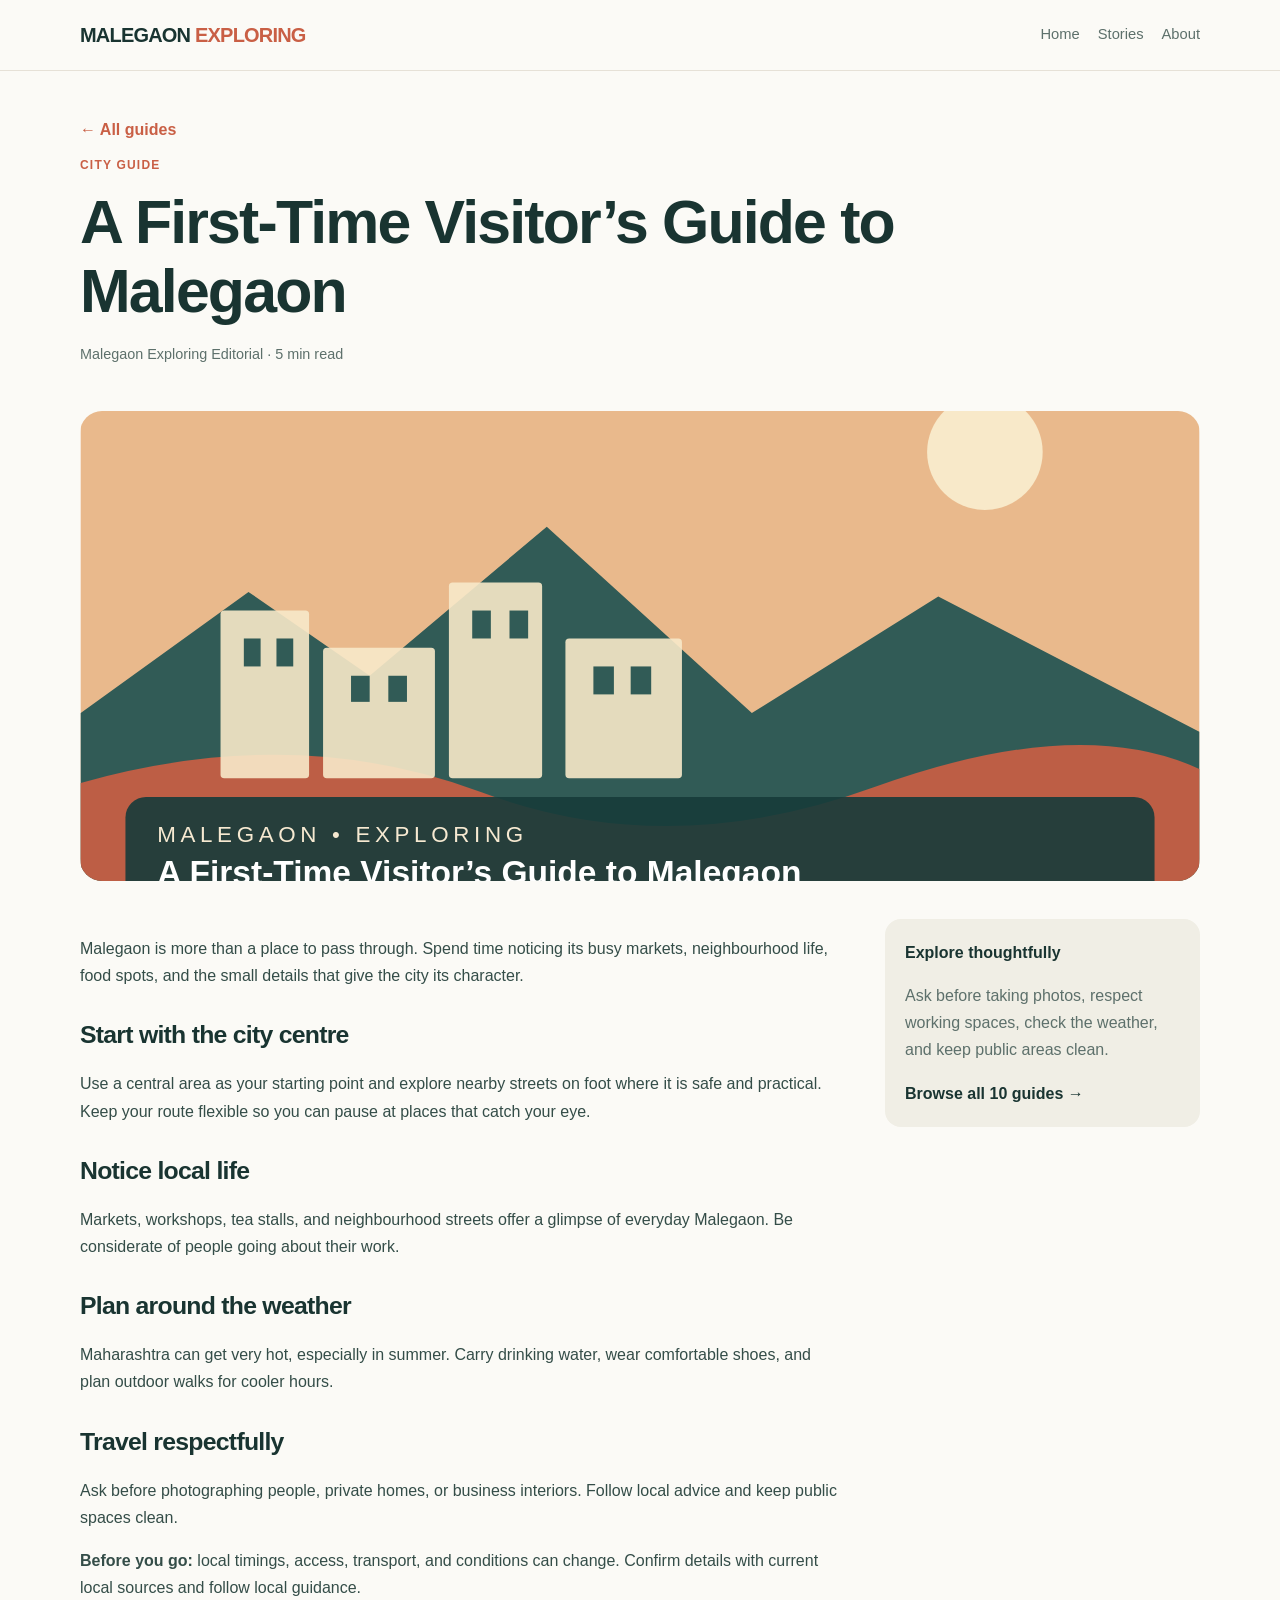
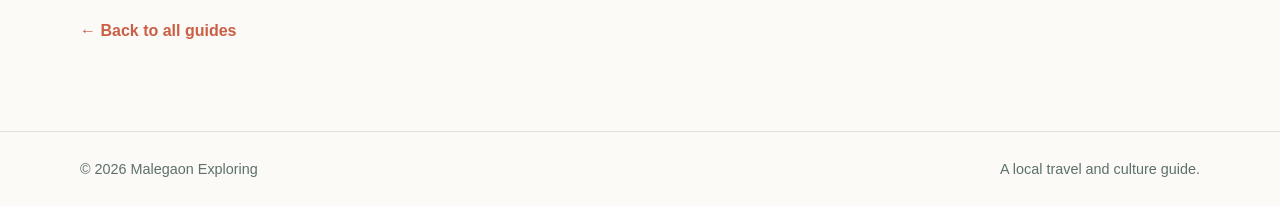
==== post-1.html @ 41c383dc "Add files via upload" ====
<!doctype html><html lang="en"><head><meta charset="utf-8"><meta name="viewport" content="width=device-width,initial-scale=1"><title>A First-Time Visitor’s Guide to Malegaon | Malegaon Exploring</title><meta name="description" content="Get to know Malegaon, Maharashtra, with practical ideas for exploring its streets, local culture, food, and everyday life."><link rel="canonical" href="https://YOUR-SITE.vercel.app/post-1.html"><link rel="stylesheet" href="style.css"><meta property="og:type" content="article"><meta property="og:title" content="A First-Time Visitor’s Guide to Malegaon"><meta property="og:description" content="Get to know Malegaon, Maharashtra, with practical ideas for exploring its streets, local culture, food, and everyday life."><meta property="og:image" content="https://YOUR-SITE.vercel.app/post-1.svg"></head><body><header class="top"><div class="wrap nav"><a class="brand" href="index.html">MALEGAON <span>EXPLORING</span></a><nav class="links"><a href="index.html">Home</a><a href="index.html#stories">Stories</a><a href="index.html#about">About</a></nav></div></header><main class="wrap"><header class="articlehead"><a class="back" href="index.html">← All guides</a><p class="category">City Guide</p><h1>A First-Time Visitor’s Guide to Malegaon</h1><p class="meta">Malegaon Exploring Editorial · 5 min read</p></header><img class="feature" src="post-1.svg" alt="A First-Time Visitor’s Guide to Malegaon" width="1200" height="675"><div class="articlegrid"><article class="content"><p>Malegaon is more than a place to pass through. Spend time noticing its busy markets, neighbourhood life, food spots, and the small details that give the city its character.</p><h2>Start with the city centre</h2><p>Use a central area as your starting point and explore nearby streets on foot where it is safe and practical. Keep your route flexible so you can pause at places that catch your eye.</p><h2>Notice local life</h2><p>Markets, workshops, tea stalls, and neighbourhood streets offer a glimpse of everyday Malegaon. Be considerate of people going about their work.</p><h2>Plan around the weather</h2><p>Maharashtra can get very hot, especially in summer. Carry drinking water, wear comfortable shoes, and plan outdoor walks for cooler hours.</p><h2>Travel respectfully</h2><p>Ask before photographing people, private homes, or business interiors. Follow local advice and keep public spaces clean.</p><p><strong>Before you go:</strong> local timings, access, transport, and conditions can change. Confirm details with current local sources and follow local guidance.</p><p><a class="back" href="index.html">← Back to all guides</a></p></article><aside class="aside"><strong>Explore thoughtfully</strong><p class="muted">Ask before taking photos, respect working spaces, check the weather, and keep public areas clean.</p><a class="read" href="index.html#stories">Browse all 10 guides →</a></aside></div></main><footer class="footer" id="about"><div class="wrap footerin"><span>© 2026 Malegaon Exploring</span><span>A local travel and culture guide.</span></div></footer></body></html>
---- style.css ----
*{box-sizing:border-box}body{margin:0;background:#fbfaf6;color:#193431;font:16px/1.7 Arial,Helvetica,sans-serif}a{color:inherit}.wrap{width:min(1120px,calc(100% - 32px));margin:auto}.top{border-bottom:1px solid #e6e1d7}.nav{padding:18px 0;display:flex;justify-content:space-between;gap:16px;align-items:center}.brand{font-weight:900;font-size:1.25rem;text-decoration:none;letter-spacing:-.04em}.brand span{color:#c95f45}.links{display:flex;gap:18px;flex-wrap:wrap}.links a{text-decoration:none;color:#5d706b;font-size:.92rem}.hero{padding:60px 0 40px;display:grid;grid-template-columns:1fr 1fr;gap:36px;align-items:center}.eyebrow{text-transform:uppercase;letter-spacing:.14em;color:#c95f45;font-weight:bold;font-size:.76rem}h1,h2,h3{line-height:1.15;letter-spacing:-.03em}h1{font-size:clamp(2.3rem,5vw,4.2rem);margin:12px 0}h2{font-size:clamp(1.6rem,3vw,2.2rem)}.hero p,.muted{color:#5d706b}.hero img{width:100%;border-radius:24px}.button{display:inline-block;padding:12px 20px;background:#193431;color:#fff;text-decoration:none;border-radius:99px;font-weight:bold;margin-top:12px}.sectionhead{margin:25px 0;display:flex;justify-content:space-between;align-items:end;gap:20px}.grid{display:grid;grid-template-columns:repeat(3,minmax(0,1fr));gap:22px;padding-bottom:70px}.card{background:white;border:1px solid #e6e1d7;border-radius:18px;overflow:hidden}.card img{width:100%;aspect-ratio:16/9;object-fit:cover}.cardbody{padding:18px}.category{font-size:.75rem;text-transform:uppercase;letter-spacing:.1em;color:#c95f45;font-weight:bold}.card h2{font-size:1.3rem;margin:8px 0}.card h2 a{text-decoration:none}.card p{color:#5d706b}.read{font-weight:bold;text-decoration:none}.articlehead{padding:45px 0 20px;max-width:850px}.articlehead h1{font-size:clamp(2.2rem,5vw,3.8rem)}.meta{color:#5d706b;font-size:.9rem}.feature{width:100%;max-height:470px;object-fit:cover;border-radius:22px;margin:10px 0 30px}.articlegrid{display:grid;grid-template-columns:minmax(0,760px) 1fr;gap:45px;padding-bottom:70px}.content h2{font-size:1.55rem;margin-top:32px}.content p{color:#344d48}.aside{background:#f0eee5;border-radius:16px;padding:20px;align-self:start}.footer{border-top:1px solid #e6e1d7;padding:25px 0;color:#5d706b;font-size:.9rem}.footerin{display:flex;justify-content:space-between;gap:12px;flex-wrap:wrap}.back{color:#c95f45;text-decoration:none;font-weight:bold}@media(max-width:800px){.hero{grid-template-columns:1fr;padding-top:38px}.grid{grid-template-columns:repeat(2,minmax(0,1fr))}.articlegrid{grid-template-columns:1fr}.aside{order:-1}}@media(max-width:540px){.nav{align-items:flex-start;flex-direction:column}.grid{grid-template-columns:1fr}.wrap{width:calc(100% - 26px)}.hero{gap:22px}}
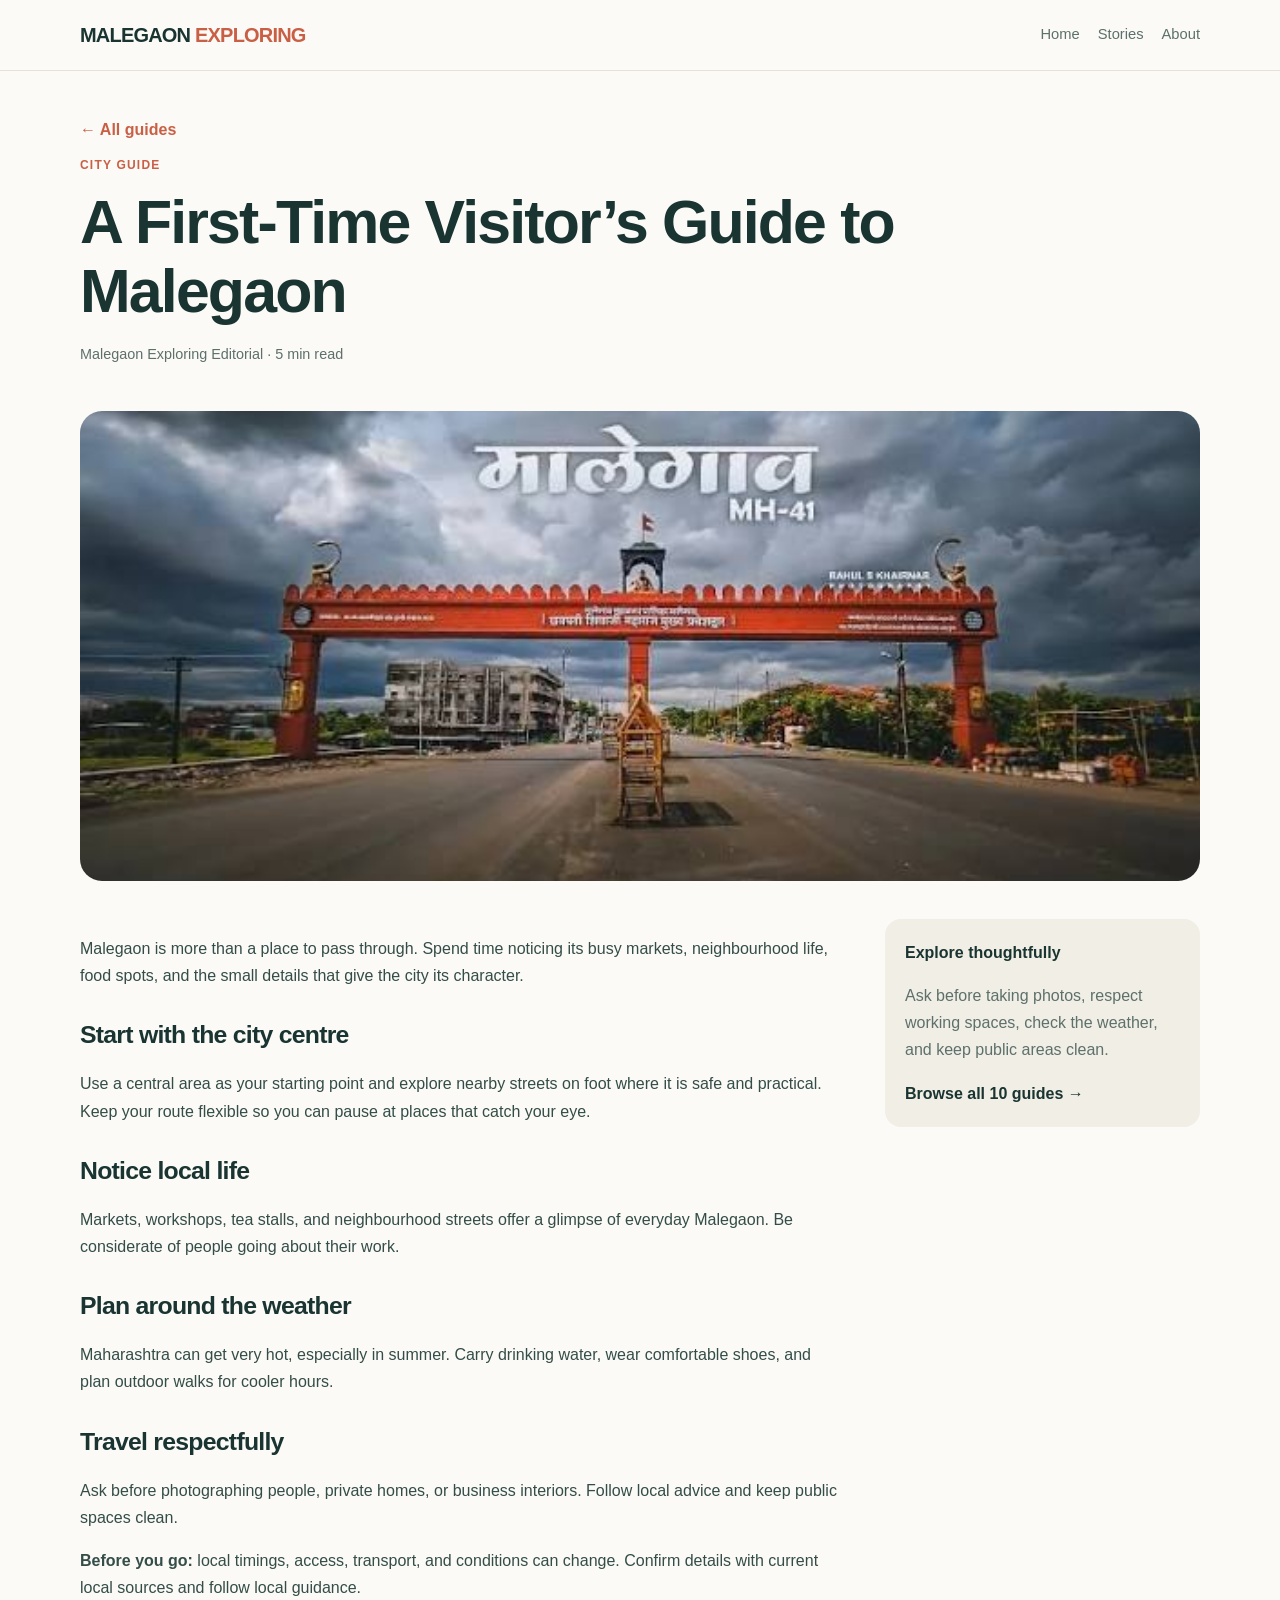
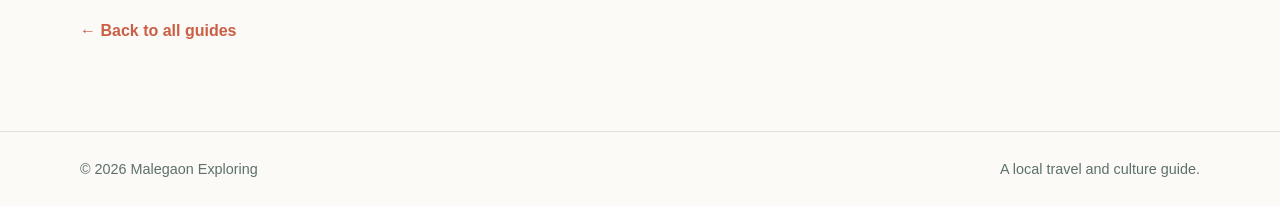
==== commit d4f27a13: "Add files via upload" ====
--- a/post-1.html
+++ b/post-1.html
@@ -1 +1 @@
-<!doctype html><html lang="en"><head><meta charset="utf-8"><meta name="viewport" content="width=device-width,initial-scale=1"><title>A First-Time Visitor’s Guide to Malegaon | Malegaon Exploring</title><meta name="description" content="Get to know Malegaon, Maharashtra, with practical ideas for exploring its streets, local culture, food, and everyday life."><link rel="canonical" href="https://YOUR-SITE.vercel.app/post-1.html"><link rel="stylesheet" href="style.css"><meta property="og:type" content="article"><meta property="og:title" content="A First-Time Visitor’s Guide to Malegaon"><meta property="og:description" content="Get to know Malegaon, Maharashtra, with practical ideas for exploring its streets, local culture, food, and everyday life."><meta property="og:image" content="https://YOUR-SITE.vercel.app/post-1.svg"></head><body><header class="top"><div class="wrap nav"><a class="brand" href="index.html">MALEGAON <span>EXPLORING</span></a><nav class="links"><a href="index.html">Home</a><a href="index.html#stories">Stories</a><a href="index.html#about">About</a></nav></div></header><main class="wrap"><header class="articlehead"><a class="back" href="index.html">← All guides</a><p class="category">City Guide</p><h1>A First-Time Visitor’s Guide to Malegaon</h1><p class="meta">Malegaon Exploring Editorial · 5 min read</p></header><img class="feature" src="post-1.svg" alt="A First-Time Visitor’s Guide to Malegaon" width="1200" height="675"><div class="articlegrid"><article class="content"><p>Malegaon is more than a place to pass through. Spend time noticing its busy markets, neighbourhood life, food spots, and the small details that give the city its character.</p><h2>Start with the city centre</h2><p>Use a central area as your starting point and explore nearby streets on foot where it is safe and practical. Keep your route flexible so you can pause at places that catch your eye.</p><h2>Notice local life</h2><p>Markets, workshops, tea stalls, and neighbourhood streets offer a glimpse of everyday Malegaon. Be considerate of people going about their work.</p><h2>Plan around the weather</h2><p>Maharashtra can get very hot, especially in summer. Carry drinking water, wear comfortable shoes, and plan outdoor walks for cooler hours.</p><h2>Travel respectfully</h2><p>Ask before photographing people, private homes, or business interiors. Follow local advice and keep public spaces clean.</p><p><strong>Before you go:</strong> local timings, access, transport, and conditions can change. Confirm details with current local sources and follow local guidance.</p><p><a class="back" href="index.html">← Back to all guides</a></p></article><aside class="aside"><strong>Explore thoughtfully</strong><p class="muted">Ask before taking photos, respect working spaces, check the weather, and keep public areas clean.</p><a class="read" href="index.html#stories">Browse all 10 guides →</a></aside></div></main><footer class="footer" id="about"><div class="wrap footerin"><span>© 2026 Malegaon Exploring</span><span>A local travel and culture guide.</span></div></footer></body></html>+<!doctype html><html lang="en"><head><meta charset="utf-8"><meta name="viewport" content="width=device-width,initial-scale=1"><title>A First-Time Visitor’s Guide to Malegaon | Malegaon Exploring</title><meta name="description" content="Get to know Malegaon, Maharashtra, with practical ideas for exploring its streets, local culture, food, and everyday life."><link rel="canonical" href="https://YOUR-SITE.vercel.app/post-1.html"><link rel="stylesheet" href="style.css"><meta property="og:type" content="article"><meta property="og:title" content="A First-Time Visitor’s Guide to Malegaon"><meta property="og:description" content="Get to know Malegaon, Maharashtra, with practical ideas for exploring its streets, local culture, food, and everyday life."><meta property="og:image" content="https://YOUR-SITE.vercel.app/post-1.jpg"></head><body><header class="top"><div class="wrap nav"><a class="brand" href="index.html">MALEGAON <span>EXPLORING</span></a><nav class="links"><a href="index.html">Home</a><a href="index.html#stories">Stories</a><a href="index.html#about">About</a></nav></div></header><main class="wrap"><header class="articlehead"><a class="back" href="index.html">← All guides</a><p class="category">City Guide</p><h1>A First-Time Visitor’s Guide to Malegaon</h1><p class="meta">Malegaon Exploring Editorial · 5 min read</p></header><img class="feature" src="post-1.jpg" alt="Malegaon entrance gateway in Maharashtra" width="1200" height="675"><div class="articlegrid"><article class="content"><p>Malegaon is more than a place to pass through. Spend time noticing its busy markets, neighbourhood life, food spots, and the small details that give the city its character.</p><h2>Start with the city centre</h2><p>Use a central area as your starting point and explore nearby streets on foot where it is safe and practical. Keep your route flexible so you can pause at places that catch your eye.</p><h2>Notice local life</h2><p>Markets, workshops, tea stalls, and neighbourhood streets offer a glimpse of everyday Malegaon. Be considerate of people going about their work.</p><h2>Plan around the weather</h2><p>Maharashtra can get very hot, especially in summer. Carry drinking water, wear comfortable shoes, and plan outdoor walks for cooler hours.</p><h2>Travel respectfully</h2><p>Ask before photographing people, private homes, or business interiors. Follow local advice and keep public spaces clean.</p><p><strong>Before you go:</strong> local timings, access, transport, and conditions can change. Confirm details with current local sources and follow local guidance.</p><p><a class="back" href="index.html">← Back to all guides</a></p></article><aside class="aside"><strong>Explore thoughtfully</strong><p class="muted">Ask before taking photos, respect working spaces, check the weather, and keep public areas clean.</p><a class="read" href="index.html#stories">Browse all 10 guides →</a></aside></div></main><footer class="footer" id="about"><div class="wrap footerin"><span>© 2026 Malegaon Exploring</span><span>A local travel and culture guide.</span></div></footer></body></html>
